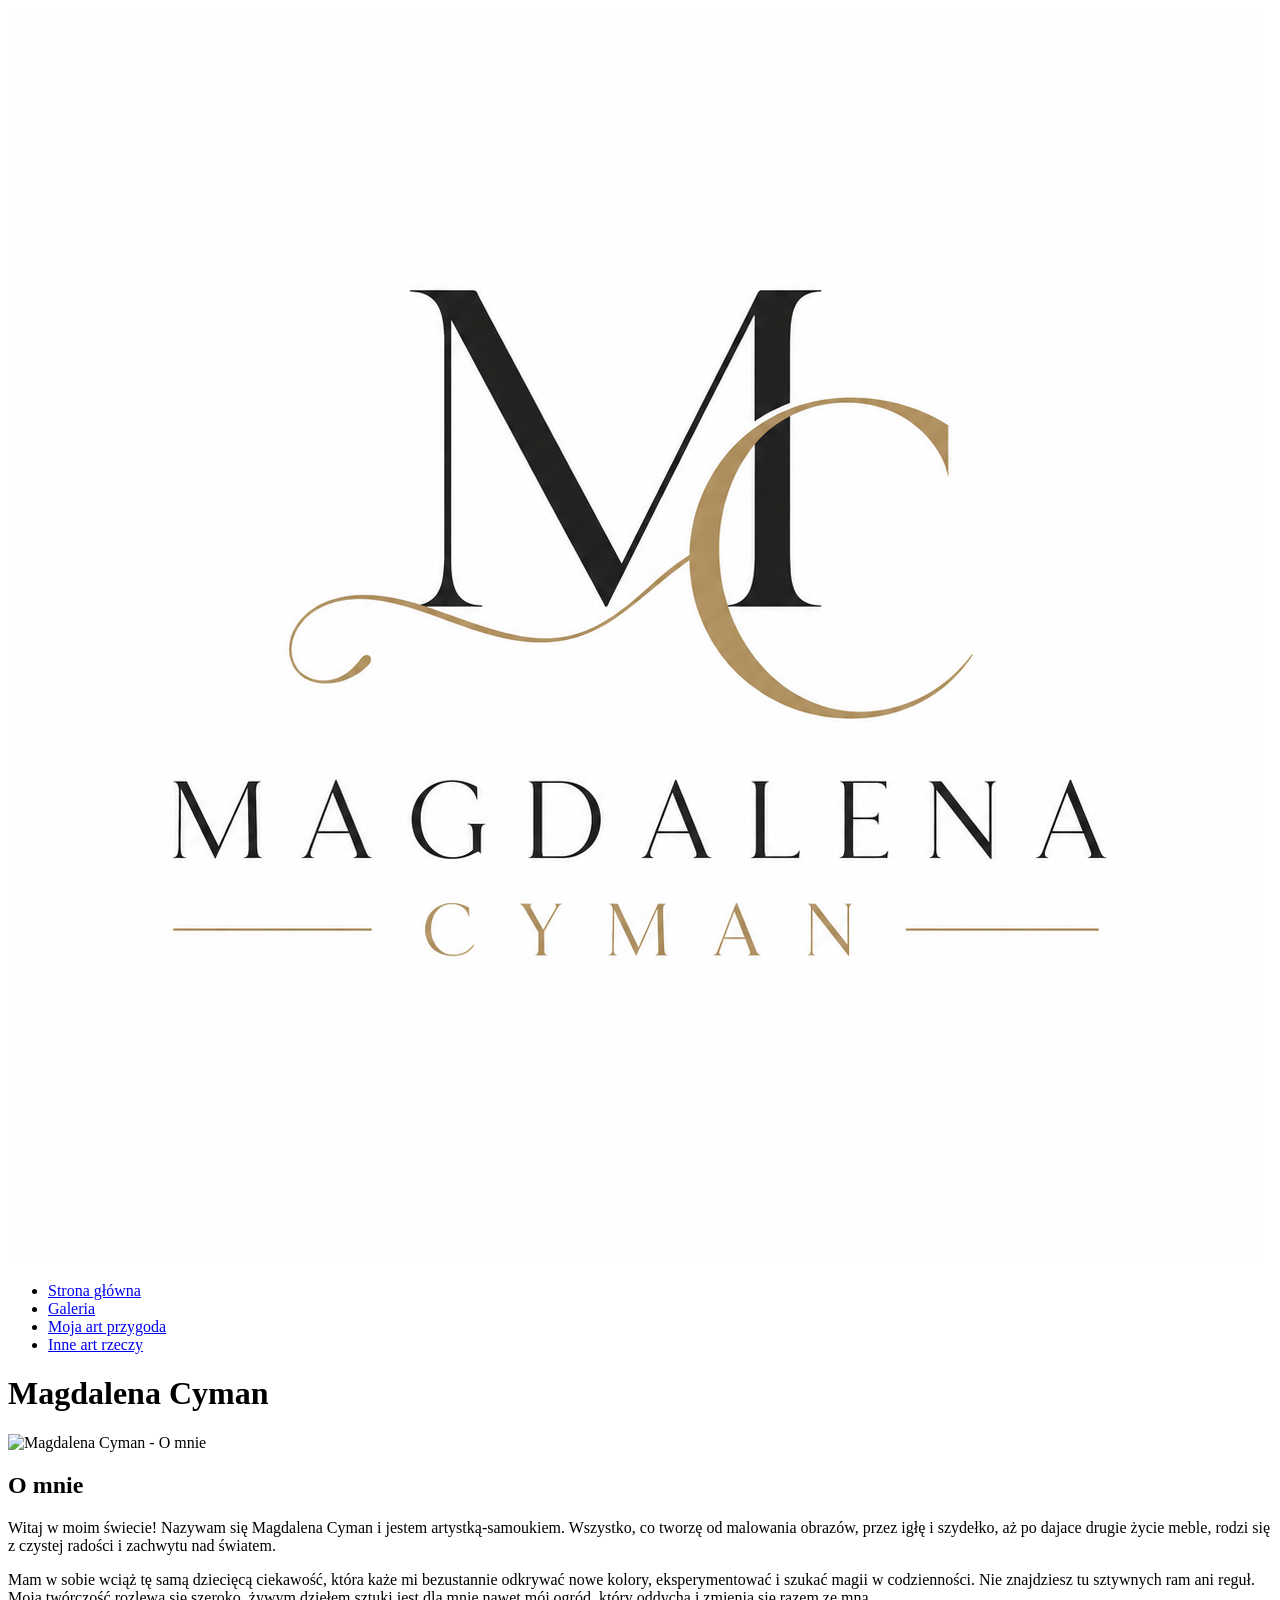
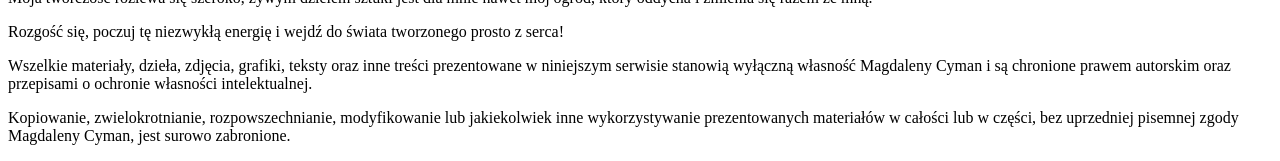
==== index.html @ eb7ef2e5 "Add files via upload" ====
<!DOCTYPE html>
<html lang="pl">
  <head>
    <meta charset="utf-8" />
    <meta http-equiv="X-UA-Compatible" content="IE=edge" />
    <title>Magdalena Cyman</title>
    <meta name="viewport" content="width=device-width, initial-scale=1" />
    <link rel="stylesheet" type="text/css" media="screen" href="style.css" />
  </head>
  <body>
    <header>
      <div class="main">
        <div class="logo"><img src="logo1.png" alt="Logo" /></div>
        <ul>
          <li class="active"><a href="#">Strona główna</a></li>
          <li><a href="./podstrona2.html">Galeria</a></li>
          <li><a href="./podstrona3.html">Moja art przygoda</a></li>
          <li><a href="./podstrona4.html">Inne art rzeczy</a></li>
        </ul>
      </div>
      <div class="title"><h1>Magdalena Cyman</h1></div>
    </header>

    <section class="section-dark">
      <div class="section-content">
        <!-- Zdjęcie po lewej stronie -->
        <div class="image-container">
          <img src="./o_mnie.jpg" alt="Magdalena Cyman - O mnie" />
        </div>
        
        <!-- Tekst po prawej stronie, wyśrodkowany w pionie i poziomie -->
        <div class="text-container">
          <h1>O mnie</h1>
          <p>​Witaj w moim świecie! Nazywam się Magdalena Cyman i jestem artystką-samoukiem. Wszystko, co tworzę od malowania obrazów, przez igłę i szydełko, aż po dajace drugie życie meble, rodzi się z czystej radości i zachwytu nad światem.</p>
          <p>Mam w sobie wciąż tę samą dziecięcą ciekawość, która każe mi bezustannie odkrywać nowe kolory, eksperymentować i szukać magii w codzienności. Nie znajdziesz tu sztywnych ram ani reguł. Moja twórczość rozlewa się szeroko, żywym dziełem sztuki jest dla mnie nawet mój ogród, który oddycha i zmienia się razem ze mną.</p>
          <p>​Rozgość się, poczuj tę niezwykłą energię i wejdź do świata tworzonego prosto z serca!</p>
        </div>

        </section>
      </div>
          <div class="stopka">
      <p>Wszelkie materiały, dzieła, zdjęcia, grafiki, teksty oraz inne treści prezentowane w niniejszym serwisie stanowią wyłączną własność Magdaleny Cyman i są chronione prawem autorskim oraz przepisami o ochronie własności intelektualnej.</p>
      <p>Kopiowanie, zwielokrotnianie, rozpowszechnianie, modyfikowanie lub jakiekolwiek inne wykorzystywanie prezentowanych materiałów w całości lub w części, bez uprzedniej pisemnej zgody Magdaleny Cyman, jest surowo zabronione.</p>
    </div>
  </body>
</html>
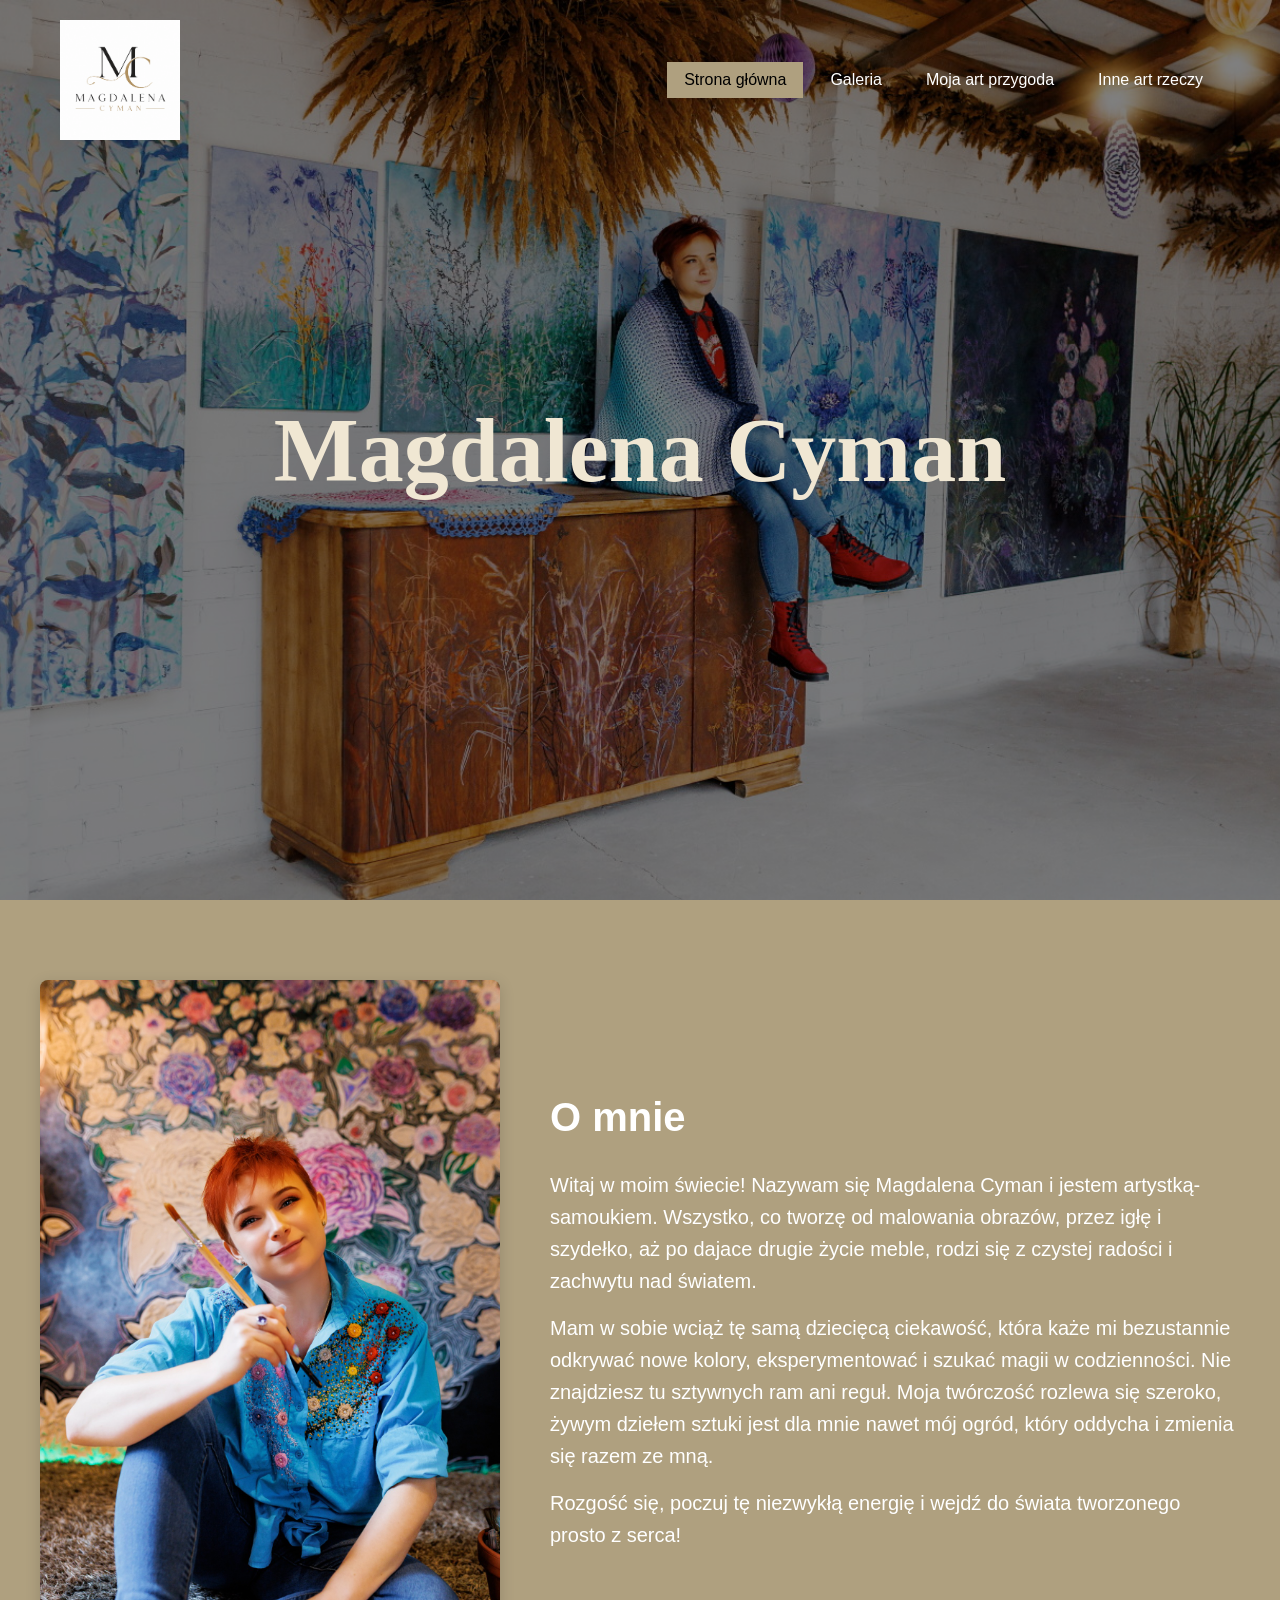
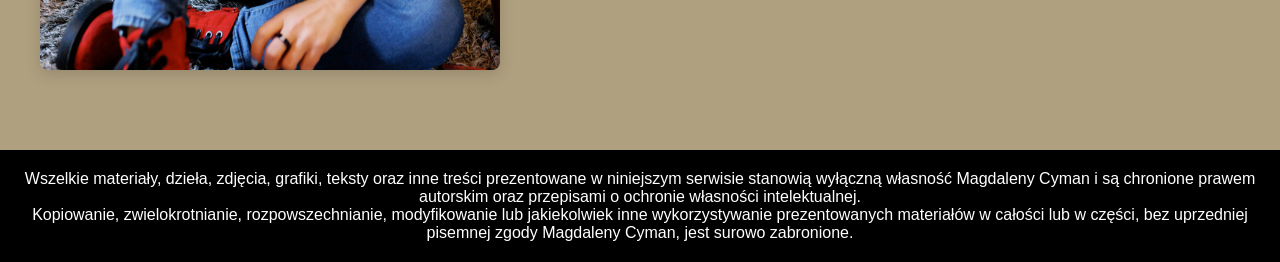
==== commit 6a702ce2: "Add files via upload" ====
--- a/index.html
+++ b/index.html
@@ -13,9 +13,9 @@
         <div class="logo"><img src="logo1.png" alt="Logo" /></div>
         <ul>
           <li class="active"><a href="#">Strona główna</a></li>
-          <li><a href="./podstrona2.html">Galeria</a></li>
-          <li><a href="./podstrona3.html">Moja art przygoda</a></li>
-          <li><a href="./podstrona4.html">Inne art rzeczy</a></li>
+          <li><a href="./galeria.html">Galeria</a></li>
+          <li><a href="./moja_art_przygoda.html">Moja art przygoda</a></li>
+          <li><a href="./inne_art_rzeczy.html">Inne art rzeczy</a></li>
         </ul>
       </div>
       <div class="title"><h1>Magdalena Cyman</h1></div>
--- a/style.css
+++ b/style.css
@@ -0,0 +1,493 @@
+* {
+  margin: 0;
+  padding: 0;
+  box-sizing: border-box;
+  font-family: "Franklin Gothic Medium", "Arial Narrow", Arial, sans-serif;
+}
+
+header {
+  background-image: linear-gradient(rgba(0, 0, 0, 0.5), rgba(0, 0, 0, 0.5)), url(./t1.jpg);
+  height: 100vh;
+  background-size: cover;
+  background-position: center;
+  position: relative;
+}
+
+.header1 {
+  background-image: linear-gradient(rgba(0, 0, 0, 0.5), rgba(0, 0, 0, 0.5)), url(./t2.jpg);
+  height: 100vh;
+  background-size: cover;
+  background-position: center;
+  position: relative;
+}
+
+.header2 {
+  background-image: linear-gradient(rgba(0, 0, 0, 0.5), rgba(0, 0, 0, 0.5)), url(./t3.jpg);
+  height: 100vh;
+  background-size: cover;
+  background-position: center;
+  position: relative;
+}
+
+/* --- Nagłówek wideo (Podstrona 3) --- */
+.header-video {
+  position: relative;
+  height: 100vh;
+  overflow: hidden;
+}
+
+.header-bg-video {
+  position: absolute;
+  top: 50%;
+  left: 50%;
+  min-width: 100%;
+  min-height: 100%;
+  width: auto;
+  height: auto;
+  z-index: 1;
+  transform: translate(-50%, -50%);
+  object-fit: cover;
+}
+
+.header-overlay {
+  position: absolute;
+  top: 0;
+  left: 0;
+  width: 100%;
+  height: 100%;
+  background: rgba(0, 0, 0, 0.5);
+  z-index: 2;
+}
+
+.header-content {
+  position: relative;
+  z-index: 3;
+  height: 100%;
+}
+
+/* --- Poprawiona Sekcja Nawigacji --- */
+.main {
+  max-width: 1200px;
+  margin: auto;
+  padding: 10px 20px;
+  display: flex;
+  justify-content: space-between;
+  align-items: center;
+  flex-wrap: wrap;
+}
+
+.logo img {
+  margin-top: 10px;
+  width: 120px;
+  height: auto;
+  display: block;
+}
+
+ul {
+  list-style-type: none;
+  display: flex;
+  flex-wrap: wrap;
+  justify-content: center;
+  gap: 10px;
+  margin-top: 10px;
+  padding: 0;
+}
+
+ul li a {
+  text-decoration: none;
+  color: #fff;
+  padding: 8px 16px;
+  border: 1px solid transparent;
+  transition: 0.2s ease;
+  white-space: nowrap;
+  display: block;
+}
+
+ul li a:hover, 
+ul li.active a {
+  background-color: #afa07f;
+  color: #000;
+}
+
+.title {
+  position: absolute;
+  top: 50%;
+  left: 50%;
+  transform: translate(-50%, -50%);
+  font-family: 'Brush Script MT', cursive;
+  text-align: center;
+  width: 100%;
+}
+
+.title h1 {
+  color: #f0e7d3;
+  font-size: 90px;
+  font-family: 'Brush Script MT', cursive;
+}
+
+/* --- Sekcja Główna --- */
+.section-dark {
+  background-color: #afa07f;
+  color: #fff;
+  padding: 80px 40px;
+}
+
+/* Układ dla Strony Głównej i Podstrony 3 */
+.section-content {
+  max-width: 1200px;
+  margin: 0 auto;
+  display: flex;
+  align-items: center;
+  justify-content: space-between;
+  gap: 50px;
+}
+
+.text-container {
+  flex: 1.2;
+  text-align: left;
+  font-size: 20px;
+  line-height: 1.6;
+}
+
+.text-container h1 {
+  font-size: 40px;
+  margin-bottom: 20px;
+}
+
+.text-container p {
+  margin-bottom: 15px;
+}
+
+.image-container {
+  flex: 0.8;
+  display: flex;
+  justify-content: flex-start;
+}
+
+.image-container img {
+  max-width: 100%;
+  height: auto;
+  border-radius: 8px;
+  box-shadow: 0 4px 15px rgba(0, 0, 0, 0.15);
+}
+
+/* --- Wideo (Podstrona 3) --- */
+.video-section {
+  max-width: 1200px;
+  margin: 50px auto 0 auto;
+  display: flex;
+  justify-content: center;
+}
+
+.video-wrapper {
+  width: 100%;
+  max-width: 650px;
+}
+
+.video-wrapper video {
+  width: 100%;
+  height: auto;
+  border-radius: 12px;
+  box-shadow: 0 8px 25px rgba(0, 0, 0, 0.25);
+}
+
+/* --- Sekcja Galerii i Sklepu --- */
+.gallery-container {
+  max-width: 1200px;
+  margin: 0 auto;
+  display: flex;
+  flex-direction: column;
+  gap: 30px;
+}
+
+.category-title {
+  font-size: 32px;
+  color: #fff;
+  margin-bottom: 15px;
+  text-align: center;
+}
+
+/* Kafelki z opisami (Galeria i Sklep) */
+.gallery-item {
+  display: flex;
+  align-items: center;
+  gap: 40px;
+  background: rgba(255, 255, 255, 0.15);
+  padding: 25px;
+  border-radius: 12px;
+  box-shadow: 0 4px 15px rgba(0, 0, 0, 0.2);
+}
+
+.gallery-image {
+  flex: 0 0 280px;
+  display: flex;
+  justify-content: center;
+}
+
+.gallery-image img {
+  width: 100%;
+  max-width: 280px;
+  height: auto;
+  border-radius: 8px;
+  cursor: pointer;
+  transition: transform 0.3s ease;
+}
+
+.gallery-image img:hover {
+  transform: scale(1.03);
+}
+
+.gallery-desc {
+  flex: 1;
+  text-align: left;
+}
+
+.gallery-desc h2 {
+  font-size: 28px;
+  margin-bottom: 15px;
+  color: #fff;
+}
+
+.gallery-desc p {
+  font-size: 18px;
+  line-height: 1.6;
+  color: #f1f1f1;
+  margin-bottom: 10px;
+}
+
+/* --- Minikaruzela w kafelku galerii --- */
+.mini-carousel-container {
+  position: relative;
+  flex: 0 0 280px;
+  width: 280px;
+  overflow: hidden;
+  border-radius: 8px;
+}
+
+.mini-track {
+  display: flex;
+  overflow-x: auto;
+  scroll-behavior: smooth;
+  scrollbar-width: none;
+}
+
+.mini-track::-webkit-scrollbar {
+  display: none;
+}
+
+.mini-item {
+  flex: 0 0 100%;
+  width: 100%;
+}
+
+.mini-item img {
+  width: 100%;
+  height: auto;
+  display: block;
+  border-radius: 8px;
+  cursor: pointer;
+}
+
+/* Stylizacja przycisków w minikaruzeli galerii */
+.mini-carousel-container .tiles-btn {
+  width: 32px;
+  height: 32px;
+  font-size: 18px;
+  border-width: 1px;
+}
+
+.mini-carousel-container .prev-btn {
+  left: 6px;
+}
+
+.mini-carousel-container .next-btn {
+  right: 6px;
+}
+
+/* --- Karuzela Miniatur w kafelku (Podstrona 4) --- */
+.carousel-card-container {
+  background: rgba(255, 255, 255, 0.15);
+  padding: 30px 40px;
+  border-radius: 12px;
+  box-shadow: 0 4px 15px rgba(0, 0, 0, 0.2);
+  width: 100%;
+}
+
+.carousel-wrapper {
+  position: relative;
+  margin-top: 25px;
+}
+
+.tiles-track {
+  display: flex;
+  gap: 25px;
+  overflow-x: auto;
+  scroll-behavior: smooth;
+  padding: 10px 0;
+  scrollbar-width: none;
+}
+
+.tiles-track::-webkit-scrollbar {
+  display: none;
+}
+
+.tile-item {
+  flex: 0 0 280px;
+  aspect-ratio: 1.1 / 1;
+  border: 4px solid #000;
+  border-radius: 6px;
+  overflow: hidden;
+  background-color: #fff;
+}
+
+.tile-item img {
+  width: 100%;
+  height: 100%;
+  object-fit: cover;
+  cursor: pointer;
+  transition: transform 0.3s ease;
+}
+
+.tile-item img:hover {
+  transform: scale(1.04);
+}
+
+/* Dedykowana stylizacja dla pionowych filmów (9:16) w karuzeli */
+.video-carousel .tile-item {
+  flex: 0 0 200px;
+  aspect-ratio: 9 / 16;
+  background-color: #000;
+}
+
+.video-carousel .tile-item video {
+  width: 100%;
+  height: 100%;
+  object-fit: cover;
+  border-radius: 2px;
+}
+
+/* Przyciski w karuzelach */
+.tiles-btn {
+  position: absolute;
+  top: 50%;
+  transform: translateY(-50%);
+  background: rgba(0, 0, 0, 0.7);
+  color: #fff;
+  border: 2px solid #fff;
+  font-size: 24px;
+  width: 44px;
+  height: 44px;
+  border-radius: 50%;
+  cursor: pointer;
+  z-index: 10;
+  display: flex;
+  align-items: center;
+  justify-content: center;
+  transition: background 0.2s ease, transform 0.2s ease;
+}
+
+.tiles-btn:hover {
+  background: #000;
+  transform: translateY(-50%) scale(1.1);
+}
+
+.carousel-wrapper .prev-btn {
+  left: -20px;
+}
+
+.carousel-wrapper .next-btn {
+  right: -20px;
+}
+
+/* --- Modal --- */
+.modal {
+  display: none;
+  position: fixed;
+  z-index: 9999;
+  padding-top: 50px;
+  left: 0;
+  top: 0;
+  width: 100%;
+  height: 100%;
+  background-color: rgba(0, 0, 0, 0.9);
+}
+
+.modal-content {
+  margin: auto;
+  display: block;
+  max-width: 85%;
+  max-height: 80vh;
+  object-fit: contain;
+}
+
+.close-modal {
+  position: absolute;
+  top: 20px;
+  right: 35px;
+  color: #f1f1f1;
+  font-size: 60px;
+  font-weight: bold;
+  cursor: pointer;
+}
+
+/* --- RESPONSYWNOŚĆ --- */
+@media (max-width: 768px) {
+  .section-dark {
+    padding: 40px 20px;
+  }
+
+  .section-content {
+    flex-direction: column;
+    text-align: center;
+  }
+
+  .carousel-card-container {
+    padding: 20px;
+  }
+
+  .tile-item {
+    flex: 0 0 180px;
+  }
+
+  .video-carousel .tile-item {
+    flex: 0 0 180px;
+  }
+
+  .gallery-item {
+    flex-direction: column;
+    gap: 20px;
+  }
+
+  .mini-carousel-container {
+    width: 100%;
+    max-width: 280px;
+  }
+
+  .main {
+    flex-direction: column;
+    align-items: center;
+  }
+
+  ul {
+    margin-top: 15px;
+  }
+  
+  .title h1 {
+    font-size: 50px;
+  }
+
+  .carousel-wrapper .prev-btn {
+    left: 5px;
+  }
+
+  .carousel-wrapper .next-btn {
+    right: 5px;
+  }
+}
+
+.stopka {
+  background-color: #000;
+  color: white;
+  text-align: center;
+  padding: 20px;
+}
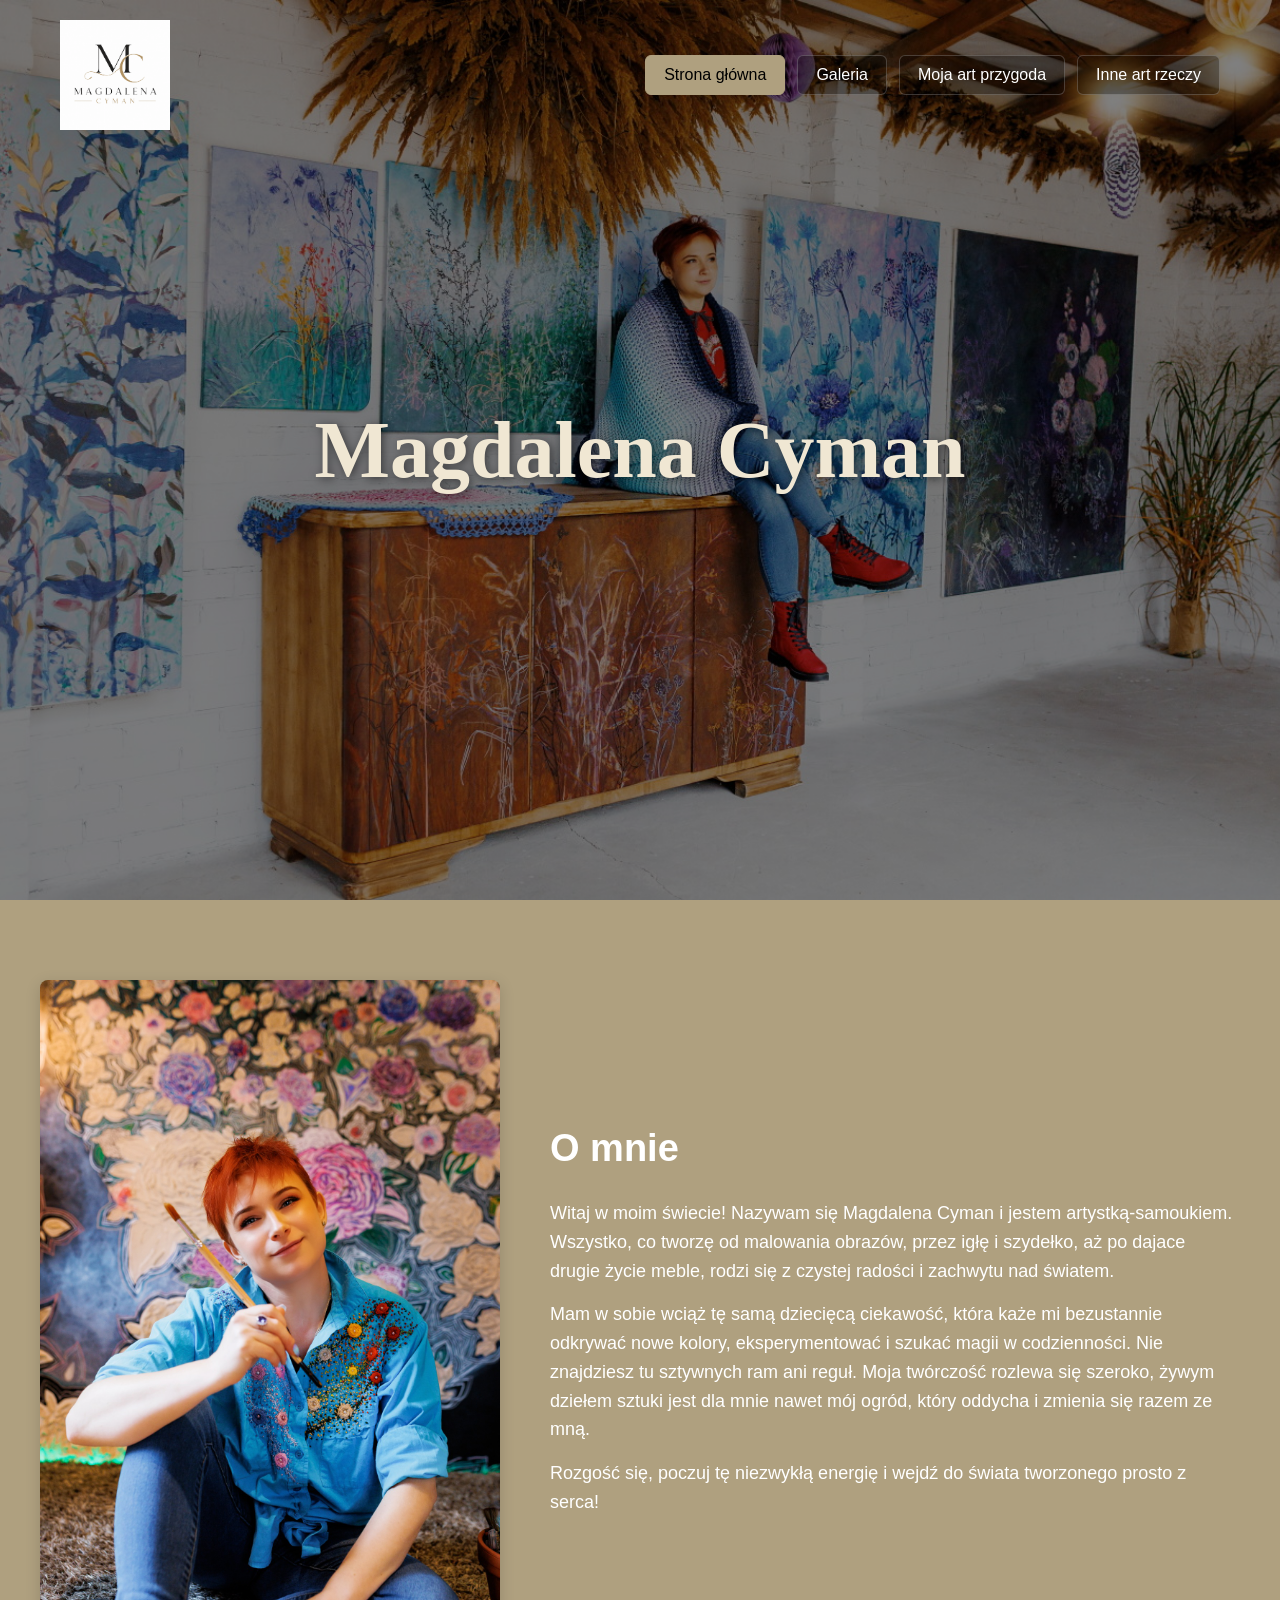
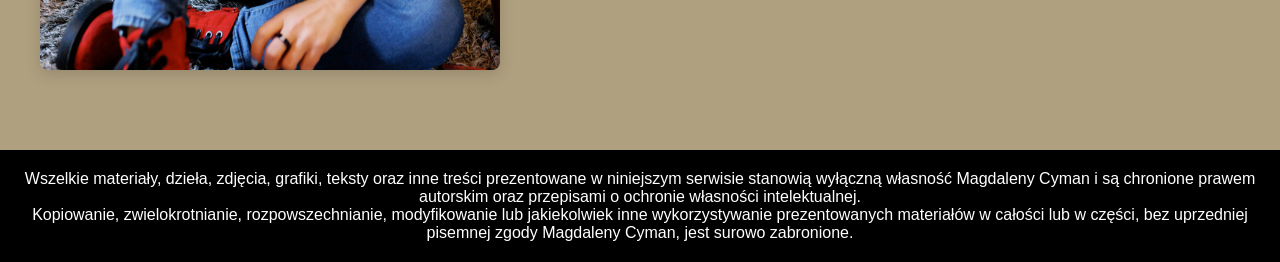
==== commit 81ff924a: "Add files via upload" ====
--- a/index.html
+++ b/index.html
@@ -3,6 +3,7 @@
   <head>
     <meta charset="utf-8" />
     <meta http-equiv="X-UA-Compatible" content="IE=edge" />
+    <meta http-equiv="content-language" content="pl" />
     <title>Magdalena Cyman</title>
     <meta name="viewport" content="width=device-width, initial-scale=1" />
     <link rel="stylesheet" type="text/css" media="screen" href="style.css" />
--- a/style.css
+++ b/style.css
@@ -5,34 +5,34 @@
   font-family: "Franklin Gothic Medium", "Arial Narrow", Arial, sans-serif;
 }
 
+/* --- Sekcje Nagłówka --- */
+header, .header1, .header2, .header3, .header-video {
+  position: relative;
+  width: 100%;
+  min-height: 100vh;
+  background-size: cover;
+  background-position: center;
+  background-repeat: no-repeat;
+}
+
 header {
   background-image: linear-gradient(rgba(0, 0, 0, 0.5), rgba(0, 0, 0, 0.5)), url(./t1.jpg);
-  height: 100vh;
-  background-size: cover;
-  background-position: center;
-  position: relative;
 }
 
 .header1 {
   background-image: linear-gradient(rgba(0, 0, 0, 0.5), rgba(0, 0, 0, 0.5)), url(./t2.jpg);
-  height: 100vh;
-  background-size: cover;
-  background-position: center;
-  position: relative;
 }
 
 .header2 {
   background-image: linear-gradient(rgba(0, 0, 0, 0.5), rgba(0, 0, 0, 0.5)), url(./t3.jpg);
-  height: 100vh;
-  background-size: cover;
-  background-position: center;
-  position: relative;
+}
+
+.header3 {
+  background-image: linear-gradient(rgba(0, 0, 0, 0.5), rgba(0, 0, 0, 0.5)), url(./t4.jpg);
 }
 
 /* --- Nagłówek wideo (Podstrona 3) --- */
 .header-video {
-  position: relative;
-  height: 100vh;
   overflow: hidden;
 }
 
@@ -42,8 +42,8 @@
   left: 50%;
   min-width: 100%;
   min-height: 100%;
-  width: auto;
-  height: auto;
+  width: 100%;
+  height: 100%;
   z-index: 1;
   transform: translate(-50%, -50%);
   object-fit: cover;
@@ -62,23 +62,26 @@
 .header-content {
   position: relative;
   z-index: 3;
-  height: 100%;
-}
-
-/* --- Poprawiona Sekcja Nawigacji --- */
+  height: 100vh;
+  display: flex;
+  flex-direction: column;
+}
+
+/* --- Spójna Nawigacja --- */
 .main {
+  width: 100%;
   max-width: 1200px;
-  margin: auto;
-  padding: 10px 20px;
+  margin: 0 auto;
+  padding: 20px;
   display: flex;
   justify-content: space-between;
   align-items: center;
   flex-wrap: wrap;
+  gap: 20px;
 }
 
 .logo img {
-  margin-top: 10px;
-  width: 120px;
+  width: 110px;
   height: auto;
   display: block;
 }
@@ -87,26 +90,31 @@
   list-style-type: none;
   display: flex;
   flex-wrap: wrap;
-  justify-content: center;
-  gap: 10px;
-  margin-top: 10px;
+  align-items: center;
+  gap: 12px;
   padding: 0;
+  margin: 0;
 }
 
 ul li a {
   text-decoration: none;
   color: #fff;
-  padding: 8px 16px;
-  border: 1px solid transparent;
-  transition: 0.2s ease;
+  padding: 10px 18px;
+  border-radius: 6px;
+  font-size: 16px;
+  font-weight: 500;
+  transition: all 0.3s ease;
   white-space: nowrap;
   display: block;
+  background-color: rgba(0, 0, 0, 0.3);
+  border: 1px solid rgba(255, 255, 255, 0.2);
 }
 
 ul li a:hover, 
 ul li.active a {
   background-color: #afa07f;
   color: #000;
+  border-color: #afa07f;
 }
 
 .title {
@@ -117,12 +125,14 @@
   font-family: 'Brush Script MT', cursive;
   text-align: center;
   width: 100%;
+  padding: 0 20px;
 }
 
 .title h1 {
   color: #f0e7d3;
-  font-size: 90px;
+  font-size: 80px;
   font-family: 'Brush Script MT', cursive;
+  text-shadow: 2px 2px 10px rgba(0, 0, 0, 0.5);
 }
 
 /* --- Sekcja Główna --- */
@@ -132,7 +142,6 @@
   padding: 80px 40px;
 }
 
-/* Układ dla Strony Głównej i Podstrony 3 */
 .section-content {
   max-width: 1200px;
   margin: 0 auto;
@@ -145,12 +154,12 @@
 .text-container {
   flex: 1.2;
   text-align: left;
-  font-size: 20px;
+  font-size: 18px;
   line-height: 1.6;
 }
 
 .text-container h1 {
-  font-size: 40px;
+  font-size: 38px;
   margin-bottom: 20px;
 }
 
@@ -207,10 +216,9 @@
   text-align: center;
 }
 
-/* Kafelki z opisami (Galeria i Sklep) */
 .gallery-item {
   display: flex;
-  align-items: center;
+  align-items: flex-start;
   gap: 40px;
   background: rgba(255, 255, 255, 0.15);
   padding: 25px;
@@ -222,6 +230,7 @@
   flex: 0 0 280px;
   display: flex;
   justify-content: center;
+  position: relative;
 }
 
 .gallery-image img {
@@ -249,7 +258,7 @@
 }
 
 .gallery-desc p {
-  font-size: 18px;
+  font-size: 17px;
   line-height: 1.6;
   color: #f1f1f1;
   margin-bottom: 10px;
@@ -257,17 +266,22 @@
 
 /* --- Minikaruzela w kafelku galerii --- */
 .mini-carousel-container {
-  position: relative;
+  position: relative !important;
   flex: 0 0 280px;
   width: 280px;
+  height: 380px;
   overflow: hidden;
   border-radius: 8px;
+  background: rgba(0, 0, 0, 0.2);
 }
 
 .mini-track {
   display: flex;
+  width: 100%;
+  height: 100%;
   overflow-x: auto;
   scroll-behavior: smooth;
+  scroll-snap-type: x mandatory;
   scrollbar-width: none;
 }
 
@@ -278,30 +292,52 @@
 .mini-item {
   flex: 0 0 100%;
   width: 100%;
+  height: 100%;
+  scroll-snap-align: start;
+  display: flex;
+  align-items: center;
+  justify-content: center;
 }
 
 .mini-item img {
   width: 100%;
-  height: auto;
+  height: 100%;
+  object-fit: contain;
   display: block;
   border-radius: 8px;
   cursor: pointer;
 }
 
-/* Stylizacja przycisków w minikaruzeli galerii */
-.mini-carousel-container .tiles-btn {
-  width: 32px;
-  height: 32px;
-  font-size: 18px;
-  border-width: 1px;
-}
-
-.mini-carousel-container .prev-btn {
-  left: 6px;
-}
-
-.mini-carousel-container .next-btn {
-  right: 6px;
+.mini-btn {
+  position: absolute !important;
+  top: 50% !important;
+  transform: translateY(-50%) !important;
+  width: 36px !important;
+  height: 36px !important;
+  font-size: 18px !important;
+  background: rgba(0, 0, 0, 0.7) !important;
+  border: 1px solid rgba(255, 255, 255, 0.8) !important;
+  border-radius: 50% !important;
+  color: #fff !important;
+  cursor: pointer !important;
+  z-index: 99 !important;
+  display: flex !important;
+  align-items: center !important;
+  justify-content: center !important;
+  transition: background 0.2s ease, transform 0.2s ease !important;
+}
+
+.mini-btn:hover {
+  background: rgba(0, 0, 0, 0.95) !important;
+  transform: translateY(-50%) scale(1.1) !important;
+}
+
+.mini-prev {
+  left: 8px !important;
+}
+
+.mini-next {
+  right: 8px !important;
 }
 
 /* --- Karuzela Miniatur w kafelku (Podstrona 4) --- */
@@ -352,7 +388,6 @@
   transform: scale(1.04);
 }
 
-/* Dedykowana stylizacja dla pionowych filmów (9:16) w karuzeli */
 .video-carousel .tile-item {
   flex: 0 0 200px;
   aspect-ratio: 9 / 16;
@@ -366,7 +401,7 @@
   border-radius: 2px;
 }
 
-/* Przyciski w karuzelach */
+/* Przyciski w dużych karuzelach */
 .tiles-btn {
   position: absolute;
   top: 50%;
@@ -432,6 +467,19 @@
 
 /* --- RESPONSYWNOŚĆ --- */
 @media (max-width: 768px) {
+  .main {
+    flex-direction: column;
+    align-items: center;
+  }
+
+  ul {
+    justify-content: center;
+  }
+
+  .title h1 {
+    font-size: 50px;
+  }
+
   .section-dark {
     padding: 40px 20px;
   }
@@ -441,20 +489,9 @@
     text-align: center;
   }
 
-  .carousel-card-container {
-    padding: 20px;
-  }
-
-  .tile-item {
-    flex: 0 0 180px;
-  }
-
-  .video-carousel .tile-item {
-    flex: 0 0 180px;
-  }
-
   .gallery-item {
     flex-direction: column;
+    align-items: center;
     gap: 20px;
   }
 
@@ -463,17 +500,12 @@
     max-width: 280px;
   }
 
-  .main {
-    flex-direction: column;
-    align-items: center;
-  }
-
-  ul {
-    margin-top: 15px;
-  }
-  
-  .title h1 {
-    font-size: 50px;
+  .carousel-card-container {
+    padding: 20px;
+  }
+
+  .tile-item, .video-carousel .tile-item {
+    flex: 0 0 180px;
   }
 
   .carousel-wrapper .prev-btn {
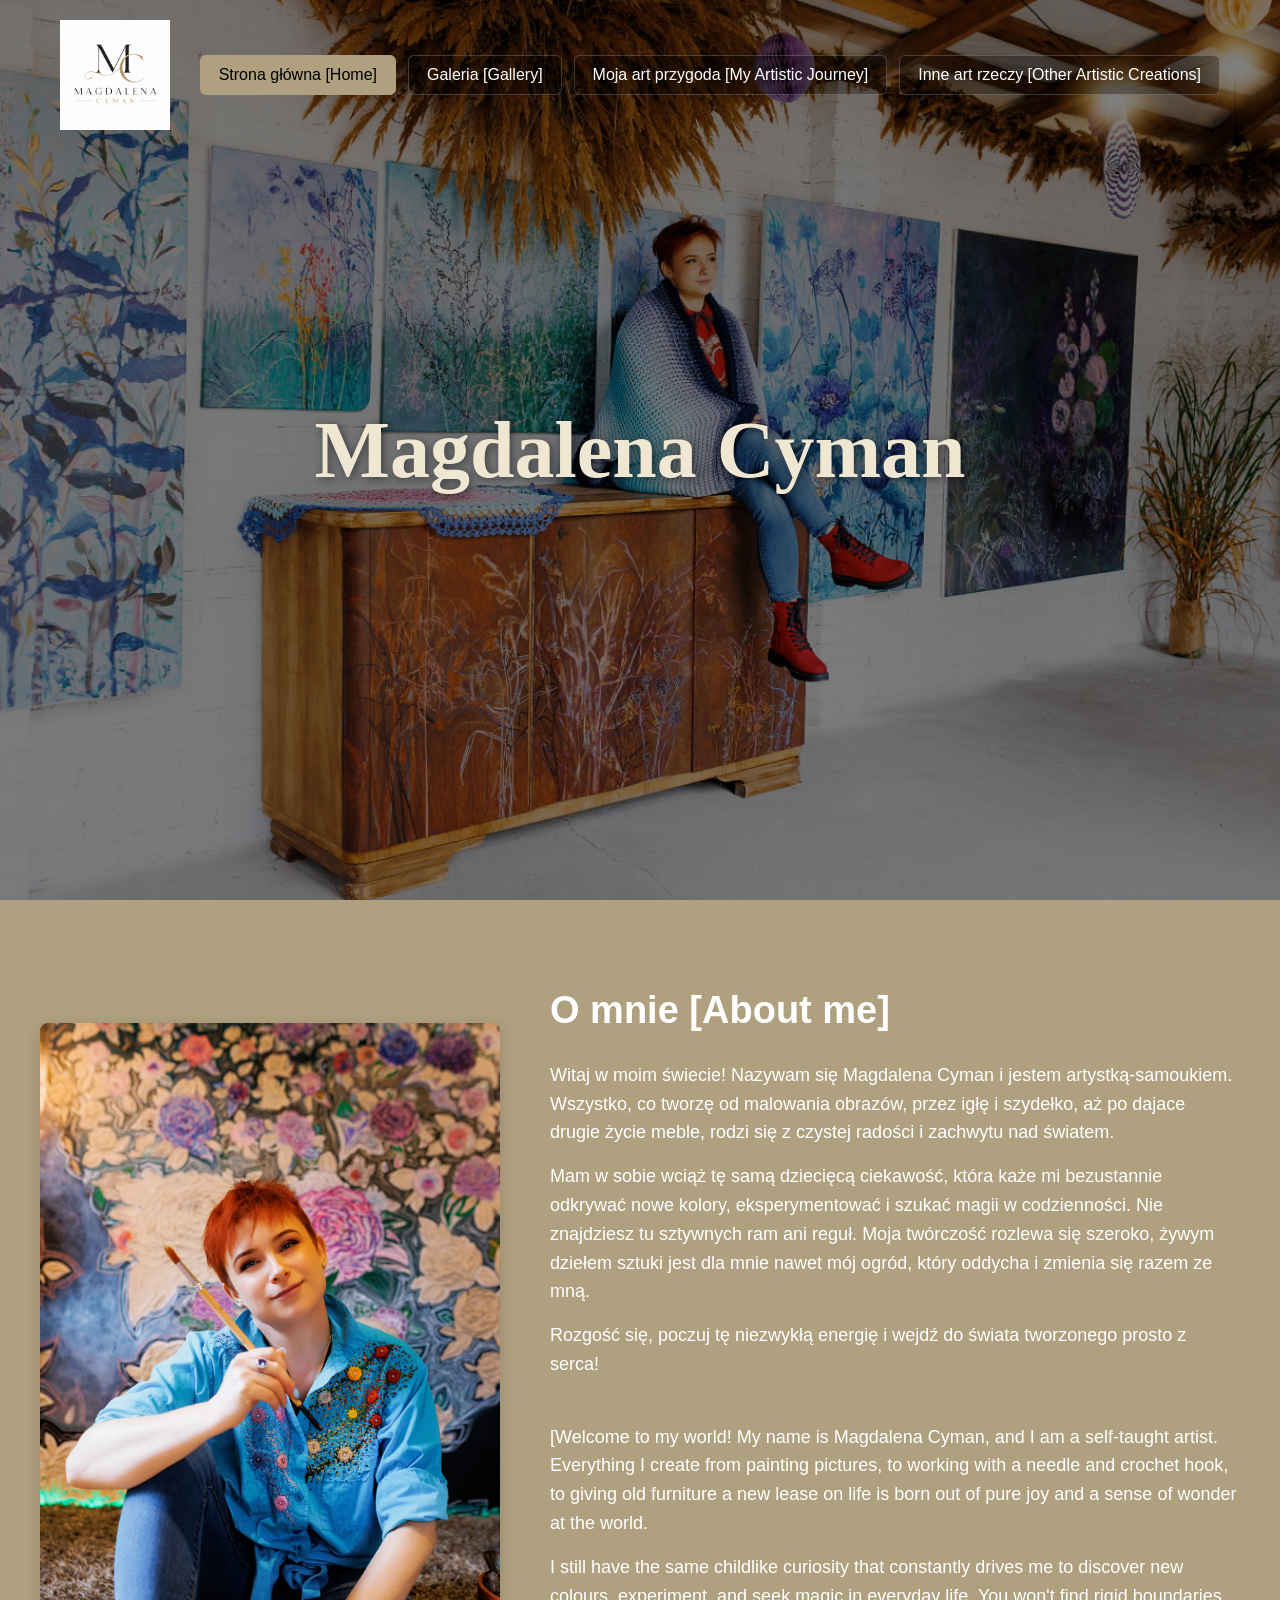
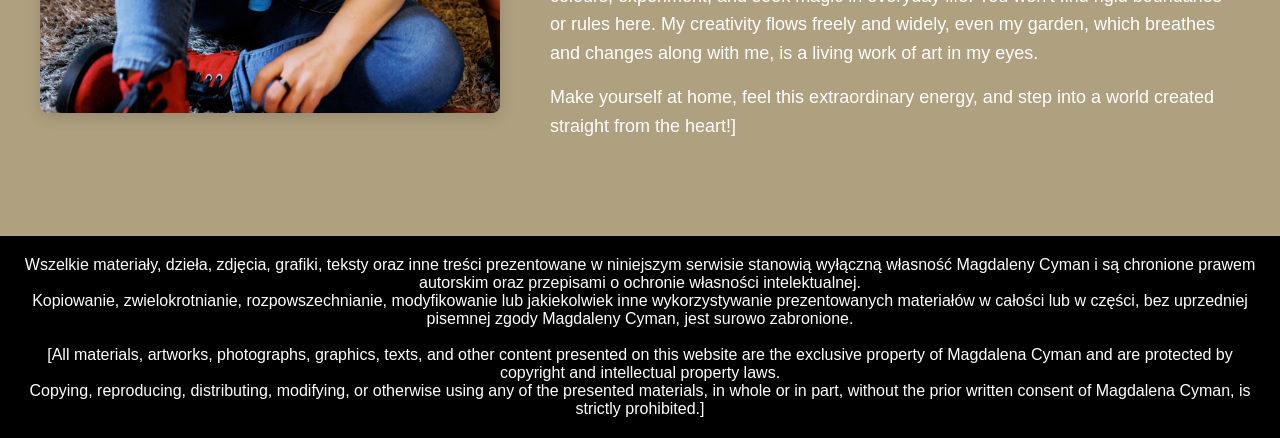
==== commit 443c6e50: "Add files via upload" ====
--- a/index.html
+++ b/index.html
@@ -13,10 +13,10 @@
       <div class="main">
         <div class="logo"><img src="logo1.png" alt="Logo" /></div>
         <ul>
-          <li class="active"><a href="#">Strona główna</a></li>
-          <li><a href="./galeria.html">Galeria</a></li>
-          <li><a href="./moja_art_przygoda.html">Moja art przygoda</a></li>
-          <li><a href="./inne_art_rzeczy.html">Inne art rzeczy</a></li>
+          <li class="active"><a href="#">Strona główna [Home]</a></li>
+          <li><a href="./galeria.html">Galeria [Gallery]</a></li>
+          <li><a href="./moja_art_przygoda.html">Moja art przygoda [My Artistic Journey]</a></li>
+          <li><a href="./inne_art_rzeczy.html">Inne art rzeczy [Other Artistic Creations]</a></li>
         </ul>
       </div>
       <div class="title"><h1>Magdalena Cyman</h1></div>
@@ -31,10 +31,14 @@
         
         <!-- Tekst po prawej stronie, wyśrodkowany w pionie i poziomie -->
         <div class="text-container">
-          <h1>O mnie</h1>
+          <h1>O mnie [About me]</h1>
           <p>​Witaj w moim świecie! Nazywam się Magdalena Cyman i jestem artystką-samoukiem. Wszystko, co tworzę od malowania obrazów, przez igłę i szydełko, aż po dajace drugie życie meble, rodzi się z czystej radości i zachwytu nad światem.</p>
           <p>Mam w sobie wciąż tę samą dziecięcą ciekawość, która każe mi bezustannie odkrywać nowe kolory, eksperymentować i szukać magii w codzienności. Nie znajdziesz tu sztywnych ram ani reguł. Moja twórczość rozlewa się szeroko, żywym dziełem sztuki jest dla mnie nawet mój ogród, który oddycha i zmienia się razem ze mną.</p>
           <p>​Rozgość się, poczuj tę niezwykłą energię i wejdź do świata tworzonego prosto z serca!</p>
+          </br>
+        <p>[Welcome to my world! My name is Magdalena Cyman, and I am a self-taught artist. Everything I create from painting pictures, to working with a needle and crochet hook, to giving old furniture a new lease on life is born out of pure joy and a sense of wonder at the world.</p> 
+        <p>I still have the same childlike curiosity that constantly drives me to discover new colours, experiment, and seek magic in everyday life. You won't find rigid boundaries or rules here. My creativity flows freely and widely, even my garden, which breathes and changes along with me, is a living work of art in my eyes.</p> 
+        <p>Make yourself at home, feel this extraordinary energy, and step into a world created straight from the heart!]</p>
         </div>
 
         </section>
@@ -42,6 +46,9 @@
           <div class="stopka">
       <p>Wszelkie materiały, dzieła, zdjęcia, grafiki, teksty oraz inne treści prezentowane w niniejszym serwisie stanowią wyłączną własność Magdaleny Cyman i są chronione prawem autorskim oraz przepisami o ochronie własności intelektualnej.</p>
       <p>Kopiowanie, zwielokrotnianie, rozpowszechnianie, modyfikowanie lub jakiekolwiek inne wykorzystywanie prezentowanych materiałów w całości lub w części, bez uprzedniej pisemnej zgody Magdaleny Cyman, jest surowo zabronione.</p>
+          </br>
+      <p>[All materials, artworks, photographs, graphics, texts, and other content presented on this website are the exclusive property of Magdalena Cyman and are protected by copyright and intellectual property laws.</p>
+      <p>Copying, reproducing, distributing, modifying, or otherwise using any of the presented materials, in whole or in part, without the prior written consent of Magdalena Cyman, is strictly prohibited.]</p>
     </div>
   </body>
 </html>
